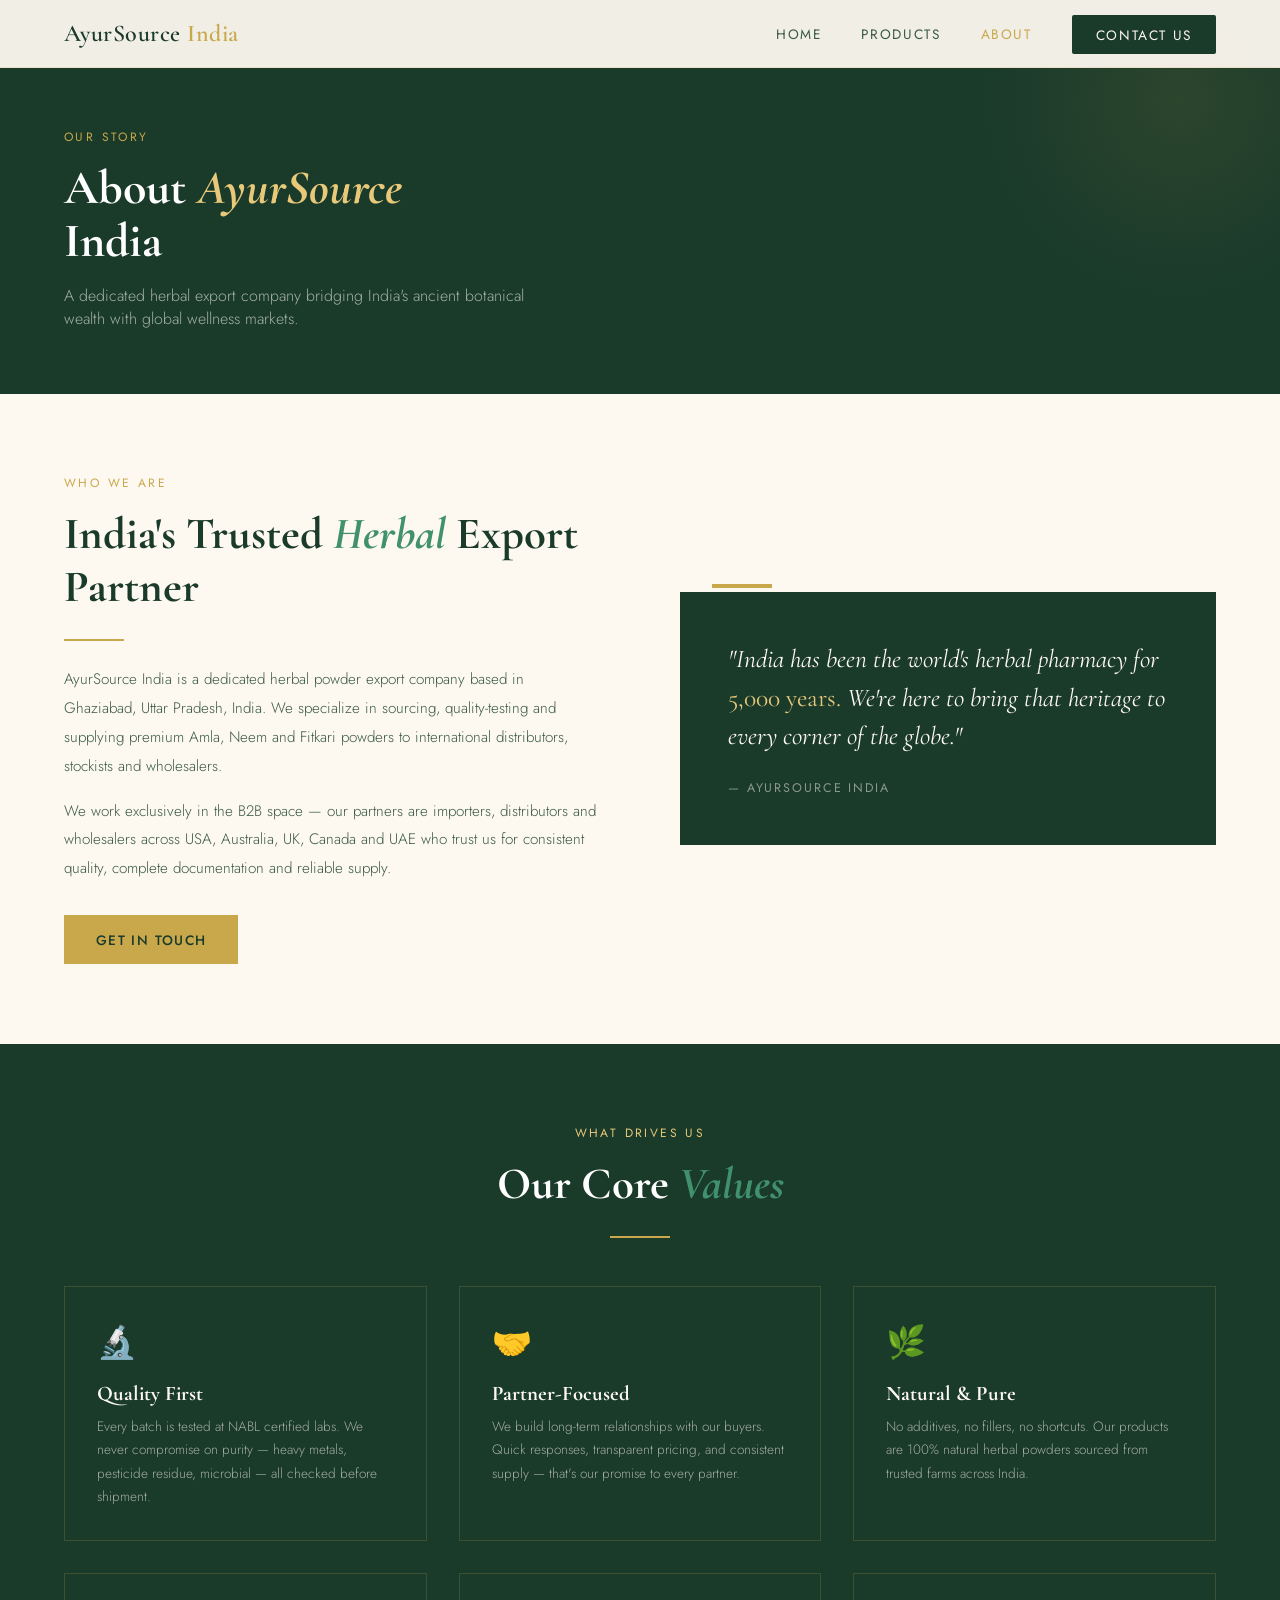
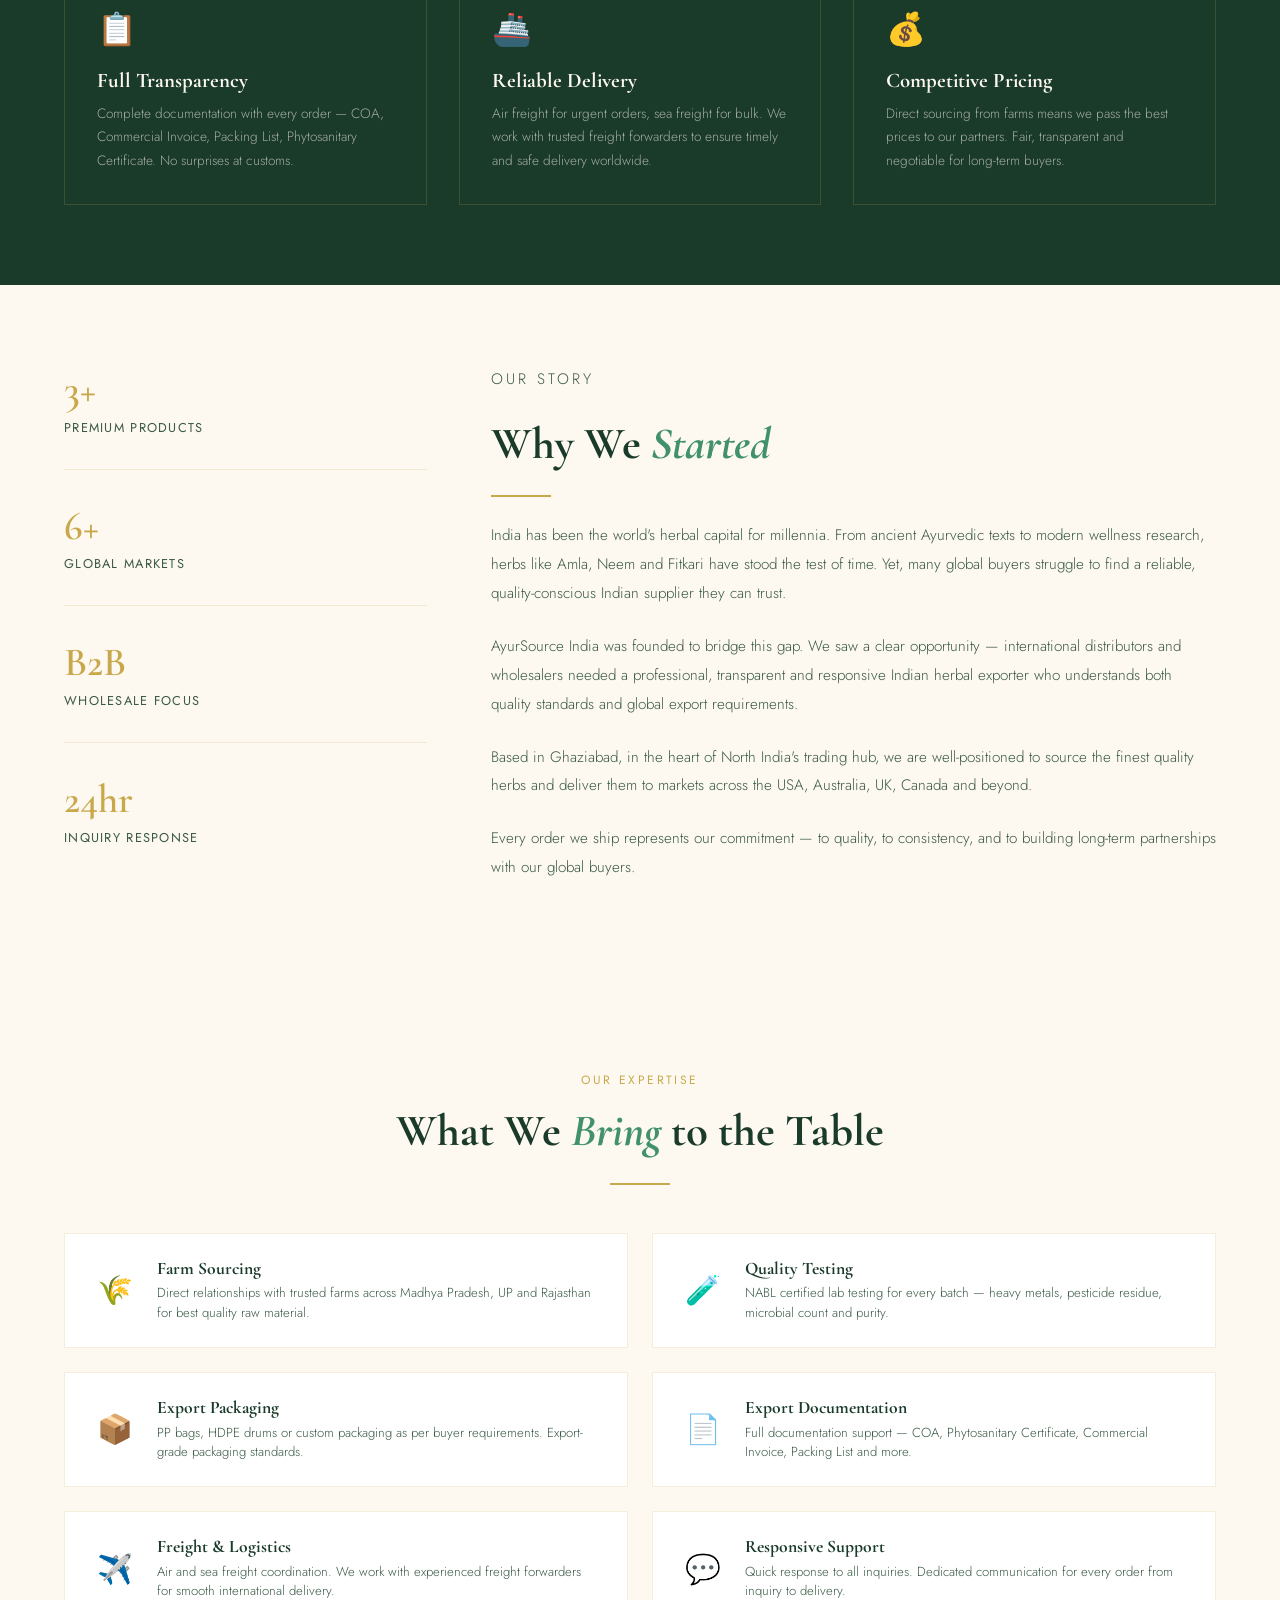
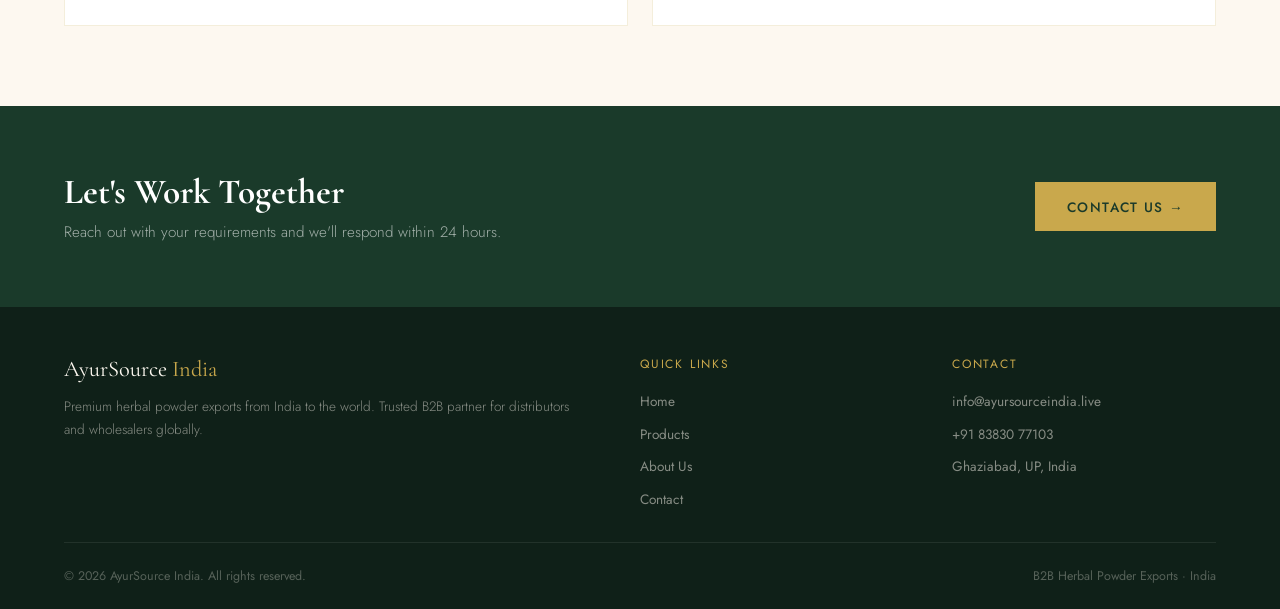
==== about.html @ 431a0c8d "Add files via upload" ====
<!DOCTYPE html>
<html lang="en">
<head>
<meta charset="UTF-8">
<meta name="viewport" content="width=device-width, initial-scale=1.0">
<title>About Us — AyurSource India</title>
<link rel="stylesheet" href="style.css">
<style>
  .about-intro { display: grid; grid-template-columns: 1fr 1fr; gap: 5rem; align-items: center; padding: 5rem 4rem; }
  .about-intro-left {}
  .about-intro-right { background: var(--green-dark); padding: 3rem; position: relative; }
  .about-intro-right::before { content: ''; position: absolute; top: -8px; left: 2rem; width: 60px; height: 4px; background: var(--gold); }
  .big-quote { font-family: 'Cormorant Garamond', serif; font-size: 1.6rem; color: var(--cream); line-height: 1.5; font-style: italic; }
  .big-quote em { color: var(--gold-light); font-style: normal; }
  .quote-by { font-size: 0.78rem; letter-spacing: 0.15em; text-transform: uppercase; color: rgba(253,248,240,0.5); margin-top: 1.5rem; }

  .values-section { background: var(--green-dark); padding: 5rem 4rem; }
  .values-grid { display: grid; grid-template-columns: repeat(3, 1fr); gap: 2rem; margin-top: 3rem; }
  .value-card { border: 1px solid rgba(201,168,76,0.2); padding: 2rem; transition: all 0.3s; }
  .value-card:hover { border-color: var(--gold); background: rgba(201,168,76,0.05); }
  .value-icon { font-size: 2rem; margin-bottom: 1rem; }
  .value-title { font-family: 'Cormorant Garamond', serif; font-size: 1.3rem; color: var(--cream); margin-bottom: 0.6rem; }
  .value-desc { font-size: 0.85rem; color: rgba(253,248,240,0.6); line-height: 1.7; font-weight: 300; }

  .story-section { padding: 5rem 4rem; }
  .story-grid { display: grid; grid-template-columns: 1fr 2fr; gap: 4rem; }
  .story-sidebar {}
  .story-stat { margin-bottom: 2rem; padding-bottom: 2rem; border-bottom: 1px solid rgba(201,168,76,0.2); }
  .story-stat:last-child { border-bottom: none; }
  .story-stat-num { font-family: 'Cormorant Garamond', serif; font-size: 2.5rem; color: var(--gold); font-weight: 600; }
  .story-stat-label { font-size: 0.8rem; color: var(--text-mid); text-transform: uppercase; letter-spacing: 0.1em; margin-top: 0.3rem; }
  .story-content p { font-size: 0.95rem; line-height: 1.9; color: var(--text-mid); font-weight: 300; margin-bottom: 1.5rem; }

  .team-section { background: var(--cream); padding: 5rem 4rem; }
  .expertise-grid { display: grid; grid-template-columns: repeat(2, 1fr); gap: 1.5rem; margin-top: 3rem; }
  .expertise-item { background: white; border: 1px solid rgba(201,168,76,0.2); padding: 1.5rem 2rem; display: flex; align-items: center; gap: 1.5rem; transition: all 0.3s; }
  .expertise-item:hover { border-color: var(--gold); }
  .exp-icon { font-size: 1.8rem; flex-shrink: 0; }
  .exp-title { font-family: 'Cormorant Garamond', serif; font-size: 1.1rem; color: var(--green-dark); margin-bottom: 0.3rem; }
  .exp-desc { font-size: 0.82rem; color: var(--text-mid); font-weight: 300; line-height: 1.5; }

  @media (max-width: 768px) {
    .about-intro { grid-template-columns: 1fr; gap: 2.5rem; padding: 3rem 1.5rem; }
    .values-section { padding: 3rem 1.5rem; }
    .values-grid { grid-template-columns: 1fr; }
    .story-section { padding: 3rem 1.5rem; }
    .story-grid { grid-template-columns: 1fr; gap: 2rem; }
    .team-section { padding: 3rem 1.5rem; }
    .expertise-grid { grid-template-columns: 1fr; }
  }
</style>
</head>
<body>

<nav>
  <a href="index.html" class="nav-logo">AyurSource <span>India</span></a>
  <div class="hamburger" onclick="document.querySelector('.nav-links').classList.toggle('open')">
    <span></span><span></span><span></span>
  </div>
  <ul class="nav-links">
    <li><a href="index.html">Home</a></li>
    <li><a href="products.html">Products</a></li>
    <li><a href="about.html" class="active">About</a></li>
    <li><a href="contact.html" class="nav-cta">Contact Us</a></li>
  </ul>
</nav>

<!-- PAGE HERO -->
<div class="page-hero">
  <p class="page-hero-tag">Our Story</p>
  <h1 class="page-hero-title">About <em>AyurSource</em><br>India</h1>
  <p class="page-hero-sub">A dedicated herbal export company bridging India's ancient botanical wealth with global wellness markets.</p>
</div>

<!-- ABOUT INTRO -->
<section class="about-intro">
  <div class="about-intro-left">
    <p class="section-tag">Who We Are</p>
    <h2 class="section-title">India's Trusted <em>Herbal</em> Export Partner</h2>
    <div class="gold-divider"></div>
    <p style="font-size:0.95rem; line-height:1.9; color:var(--text-mid); font-weight:300; margin-bottom:1rem;">AyurSource India is a dedicated herbal powder export company based in Ghaziabad, Uttar Pradesh, India. We specialize in sourcing, quality-testing and supplying premium Amla, Neem and Fitkari powders to international distributors, stockists and wholesalers.</p>
    <p style="font-size:0.95rem; line-height:1.9; color:var(--text-mid); font-weight:300; margin-bottom:2rem;">We work exclusively in the B2B space — our partners are importers, distributors and wholesalers across USA, Australia, UK, Canada and UAE who trust us for consistent quality, complete documentation and reliable supply.</p>
    <a href="contact.html" class="btn-primary">Get In Touch</a>
  </div>
  <div class="about-intro-right">
    <p class="big-quote">"India has been the world's herbal pharmacy for <em>5,000 years.</em> We're here to bring that heritage to every corner of the globe."</p>
    <p class="quote-by">— AyurSource India</p>
  </div>
</section>

<!-- VALUES -->
<section class="values-section">
  <div style="text-align:center;">
    <p class="section-tag" style="color:var(--gold-light);">What Drives Us</p>
    <h2 class="section-title" style="color:white;">Our Core <em>Values</em></h2>
    <div class="gold-divider center"></div>
  </div>
  <div class="values-grid">
    <div class="value-card">
      <div class="value-icon">🔬</div>
      <h3 class="value-title">Quality First</h3>
      <p class="value-desc">Every batch is tested at NABL certified labs. We never compromise on purity — heavy metals, pesticide residue, microbial — all checked before shipment.</p>
    </div>
    <div class="value-card">
      <div class="value-icon">🤝</div>
      <h3 class="value-title">Partner-Focused</h3>
      <p class="value-desc">We build long-term relationships with our buyers. Quick responses, transparent pricing, and consistent supply — that's our promise to every partner.</p>
    </div>
    <div class="value-card">
      <div class="value-icon">🌿</div>
      <h3 class="value-title">Natural & Pure</h3>
      <p class="value-desc">No additives, no fillers, no shortcuts. Our products are 100% natural herbal powders sourced from trusted farms across India.</p>
    </div>
    <div class="value-card">
      <div class="value-icon">📋</div>
      <h3 class="value-title">Full Transparency</h3>
      <p class="value-desc">Complete documentation with every order — COA, Commercial Invoice, Packing List, Phytosanitary Certificate. No surprises at customs.</p>
    </div>
    <div class="value-card">
      <div class="value-icon">🚢</div>
      <h3 class="value-title">Reliable Delivery</h3>
      <p class="value-desc">Air freight for urgent orders, sea freight for bulk. We work with trusted freight forwarders to ensure timely and safe delivery worldwide.</p>
    </div>
    <div class="value-card">
      <div class="value-icon">💰</div>
      <h3 class="value-title">Competitive Pricing</h3>
      <p class="value-desc">Direct sourcing from farms means we pass the best prices to our partners. Fair, transparent and negotiable for long-term buyers.</p>
    </div>
  </div>
</section>

<!-- OUR STORY -->
<section class="story-section">
  <div class="story-grid">
    <div class="story-sidebar">
      <div class="story-stat">
        <div class="story-stat-num">3+</div>
        <div class="story-stat-label">Premium Products</div>
      </div>
      <div class="story-stat">
        <div class="story-stat-num">6+</div>
        <div class="story-stat-label">Global Markets</div>
      </div>
      <div class="story-stat">
        <div class="story-stat-num">B2B</div>
        <div class="story-stat-label">Wholesale Focus</div>
      </div>
      <div class="story-stat">
        <div class="story-stat-num">24hr</div>
        <div class="story-stat-label">Inquiry Response</div>
      </div>
    </div>
    <div class="story-content">
      <p class="section-tag">Our Story</p>
      <h2 class="section-title">Why We <em>Started</em></h2>
      <div class="gold-divider"></div>
      <p>India has been the world's herbal capital for millennia. From ancient Ayurvedic texts to modern wellness research, herbs like Amla, Neem and Fitkari have stood the test of time. Yet, many global buyers struggle to find a reliable, quality-conscious Indian supplier they can trust.</p>
      <p>AyurSource India was founded to bridge this gap. We saw a clear opportunity — international distributors and wholesalers needed a professional, transparent and responsive Indian herbal exporter who understands both quality standards and global export requirements.</p>
      <p>Based in Ghaziabad, in the heart of North India's trading hub, we are well-positioned to source the finest quality herbs and deliver them to markets across the USA, Australia, UK, Canada and beyond.</p>
      <p>Every order we ship represents our commitment — to quality, to consistency, and to building long-term partnerships with our global buyers.</p>
    </div>
  </div>
</section>

<!-- EXPERTISE -->
<section class="team-section">
  <div style="text-align:center; margin-bottom:1rem;">
    <p class="section-tag">Our Expertise</p>
    <h2 class="section-title">What We <em>Bring</em> to the Table</h2>
    <div class="gold-divider center"></div>
  </div>
  <div class="expertise-grid">
    <div class="expertise-item">
      <span class="exp-icon">🌾</span>
      <div><h4 class="exp-title">Farm Sourcing</h4><p class="exp-desc">Direct relationships with trusted farms across Madhya Pradesh, UP and Rajasthan for best quality raw material.</p></div>
    </div>
    <div class="expertise-item">
      <span class="exp-icon">🧪</span>
      <div><h4 class="exp-title">Quality Testing</h4><p class="exp-desc">NABL certified lab testing for every batch — heavy metals, pesticide residue, microbial count and purity.</p></div>
    </div>
    <div class="expertise-item">
      <span class="exp-icon">📦</span>
      <div><h4 class="exp-title">Export Packaging</h4><p class="exp-desc">PP bags, HDPE drums or custom packaging as per buyer requirements. Export-grade packaging standards.</p></div>
    </div>
    <div class="expertise-item">
      <span class="exp-icon">📄</span>
      <div><h4 class="exp-title">Export Documentation</h4><p class="exp-desc">Full documentation support — COA, Phytosanitary Certificate, Commercial Invoice, Packing List and more.</p></div>
    </div>
    <div class="expertise-item">
      <span class="exp-icon">✈️</span>
      <div><h4 class="exp-title">Freight & Logistics</h4><p class="exp-desc">Air and sea freight coordination. We work with experienced freight forwarders for smooth international delivery.</p></div>
    </div>
    <div class="expertise-item">
      <span class="exp-icon">💬</span>
      <div><h4 class="exp-title">Responsive Support</h4><p class="exp-desc">Quick response to all inquiries. Dedicated communication for every order from inquiry to delivery.</p></div>
    </div>
  </div>
</section>

<!-- CTA -->
<div style="background:var(--green-dark); padding:4rem; display:flex; justify-content:space-between; align-items:center; gap:2rem; flex-wrap:wrap;">
  <div>
    <h2 style="font-family:'Cormorant Garamond',serif; font-size:2.2rem; color:white;">Let's Work Together</h2>
    <p style="font-size:0.95rem; color:rgba(255,255,255,0.6); margin-top:0.5rem; font-weight:300;">Reach out with your requirements and we'll respond within 24 hours.</p>
  </div>
  <a href="contact.html" class="btn-primary">Contact Us →</a>
</div>

<!-- FOOTER -->
<footer>
  <div class="footer-top">
    <div>
      <a href="index.html" class="footer-logo">AyurSource <span>India</span></a>
      <p class="footer-desc">Premium herbal powder exports from India to the world. Trusted B2B partner for distributors and wholesalers globally.</p>
    </div>
    <div>
      <p class="footer-heading">Quick Links</p>
      <ul class="footer-links">
        <li><a href="index.html">Home</a></li>
        <li><a href="products.html">Products</a></li>
        <li><a href="about.html">About Us</a></li>
        <li><a href="contact.html">Contact</a></li>
      </ul>
    </div>
    <div>
      <p class="footer-heading">Contact</p>
      <ul class="footer-links">
        <li><a href="mailto:info@ayursourceindia.live">info@ayursourceindia.live</a></li>
        <li><a href="tel:+918383077103">+91 83830 77103</a></li>
        <li><a href="#">Ghaziabad, UP, India</a></li>
      </ul>
    </div>
  </div>
  <div class="footer-bottom">
    <p>© 2026 AyurSource India. All rights reserved.</p>
    <p>B2B Herbal Powder Exports · India</p>
  </div>
</footer>

</body>
</html>
---- style.css ----
@import url('https://fonts.googleapis.com/css2?family=Cormorant+Garamond:ital,wght@0,400;0,600;1,400&family=Jost:wght@300;400;500&display=swap');

:root {
  --green-dark: #1a3a2a;
  --green-mid: #2d6a4f;
  --green-light: #40916c;
  --gold: #c9a84c;
  --gold-light: #e8c97a;
  --cream: #fdf8f0;
  --text-dark: #0f2018;
  --text-mid: #3a5a45;
}

* { margin: 0; padding: 0; box-sizing: border-box; }
html { scroll-behavior: smooth; }
body { font-family: 'Jost', sans-serif; background: var(--cream); color: var(--text-dark); overflow-x: hidden; }

/* NAV */
nav {
  position: fixed; top: 0; left: 0; right: 0; z-index: 100;
  display: flex; align-items: center; justify-content: space-between;
  padding: 1.2rem 4rem;
  background: rgba(253,248,240,0.95);
  backdrop-filter: blur(10px);
  border-bottom: 1px solid rgba(201,168,76,0.2);
}
.nav-logo { font-family: 'Cormorant Garamond', serif; font-size: 1.5rem; font-weight: 600; color: var(--green-dark); letter-spacing: 0.02em; text-decoration: none; }
.nav-logo span { color: var(--gold); }
.nav-links { display: flex; gap: 2.5rem; list-style: none; }
.nav-links a { text-decoration: none; font-size: 0.85rem; font-weight: 400; letter-spacing: 0.12em; text-transform: uppercase; color: var(--text-mid); transition: color 0.3s; }
.nav-links a:hover, .nav-links a.active { color: var(--gold); }
.nav-cta { background: var(--green-dark) !important; color: var(--cream) !important; padding: 0.6rem 1.5rem !important; border-radius: 2px; }
.nav-cta:hover { background: var(--gold) !important; color: var(--green-dark) !important; }

/* HAMBURGER */
.hamburger { display: none; flex-direction: column; gap: 5px; cursor: pointer; padding: 4px; }
.hamburger span { display: block; width: 24px; height: 2px; background: var(--green-dark); transition: all 0.3s; }

/* PAGE HERO (inner pages) */
.page-hero {
  background: var(--green-dark);
  padding: 8rem 4rem 4rem;
  position: relative;
  overflow: hidden;
}
.page-hero::before {
  content: '';
  position: absolute;
  top: -100px; right: -100px;
  width: 400px; height: 400px;
  background: radial-gradient(circle, rgba(201,168,76,0.1) 0%, transparent 70%);
  border-radius: 50%;
}
.page-hero-tag { font-size: 0.75rem; letter-spacing: 0.2em; text-transform: uppercase; color: var(--gold); margin-bottom: 1rem; }
.page-hero-title { font-family: 'Cormorant Garamond', serif; font-size: 3rem; color: white; line-height: 1.1; }
.page-hero-title em { font-style: italic; color: var(--gold-light); }
.page-hero-sub { font-size: 1rem; color: rgba(255,255,255,0.6); font-weight: 300; margin-top: 1rem; max-width: 500px; }

/* SECTION */
.section { padding: 5rem 4rem; }
.section-sm { padding: 3rem 4rem; }
.section-tag { font-size: 0.75rem; letter-spacing: 0.2em; text-transform: uppercase; color: var(--gold); margin-bottom: 1rem; }
.section-title { font-family: 'Cormorant Garamond', serif; font-size: 2.8rem; color: var(--green-dark); line-height: 1.2; }
.section-title em { font-style: italic; color: var(--green-light); }
.gold-divider { width: 60px; height: 2px; background: var(--gold); margin: 1.5rem 0; }
.gold-divider.center { margin: 1.5rem auto; }

/* BUTTONS */
.btn-primary { background: var(--gold); color: var(--green-dark); padding: 0.9rem 2rem; font-family: 'Jost', sans-serif; font-size: 0.85rem; font-weight: 500; letter-spacing: 0.1em; text-transform: uppercase; text-decoration: none; border: none; cursor: pointer; display: inline-block; transition: all 0.3s; }
.btn-primary:hover { background: var(--gold-light); transform: translateY(-2px); }
.btn-outline-dark { background: transparent; color: var(--green-dark); padding: 0.9rem 2rem; font-family: 'Jost', sans-serif; font-size: 0.85rem; letter-spacing: 0.1em; text-transform: uppercase; text-decoration: none; border: 1.5px solid var(--green-dark); display: inline-block; transition: all 0.3s; }
.btn-outline-dark:hover { background: var(--green-dark); color: var(--cream); }
.btn-outline-light { background: transparent; color: var(--cream); padding: 0.9rem 2rem; font-family: 'Jost', sans-serif; font-size: 0.85rem; letter-spacing: 0.1em; text-transform: uppercase; text-decoration: none; border: 1px solid rgba(253,248,240,0.3); display: inline-block; transition: all 0.3s; }
.btn-outline-light:hover { border-color: var(--gold); color: var(--gold); }

/* FOOTER */
footer { background: var(--text-dark); padding: 3rem 4rem 1.5rem; }
.footer-top { display: grid; grid-template-columns: 2fr 1fr 1fr; gap: 3rem; margin-bottom: 2rem; }
.footer-logo { font-family: 'Cormorant Garamond', serif; font-size: 1.4rem; color: var(--cream); margin-bottom: 0.8rem; text-decoration: none; display: block; }
.footer-logo span { color: var(--gold); }
.footer-desc { font-size: 0.85rem; color: rgba(253,248,240,0.5); font-weight: 300; line-height: 1.7; }
.footer-heading { font-size: 0.75rem; letter-spacing: 0.15em; text-transform: uppercase; color: var(--gold); margin-bottom: 1rem; }
.footer-links { list-style: none; display: flex; flex-direction: column; gap: 0.6rem; }
.footer-links a { text-decoration: none; font-size: 0.85rem; color: rgba(253,248,240,0.5); transition: color 0.3s; }
.footer-links a:hover { color: var(--gold); }
.footer-bottom { border-top: 1px solid rgba(255,255,255,0.08); padding-top: 1.5rem; display: flex; justify-content: space-between; align-items: center; }
.footer-bottom p { font-size: 0.78rem; color: rgba(253,248,240,0.3); }

/* MOBILE */
@media (max-width: 768px) {
  nav { padding: 1rem 1.2rem; }
  .hamburger { display: flex; }
  .nav-links { display: none; position: fixed; top: 56px; left: 0; right: 0; background: var(--cream); flex-direction: column; gap: 0; padding: 0; border-bottom: 2px solid var(--gold); z-index: 99; }
  .nav-links.open { display: flex; }
  .nav-links li { border-bottom: 1px solid rgba(201,168,76,0.15); }
  .nav-links a { display: block; padding: 1rem 1.5rem; font-size: 0.9rem; }
  .nav-cta { margin: 0.8rem 1.2rem !important; text-align: center; }
  .page-hero { padding: 6rem 1.5rem 3rem; }
  .page-hero-title { font-size: 2.2rem; }
  .section { padding: 3rem 1.5rem; }
  .section-sm { padding: 2rem 1.5rem; }
  .section-title { font-size: 2rem; }
  .footer-top { grid-template-columns: 1fr; gap: 2rem; }
  .footer-bottom { flex-direction: column; gap: 0.5rem; text-align: center; }
  footer { padding: 2.5rem 1.5rem 1.5rem; }
}
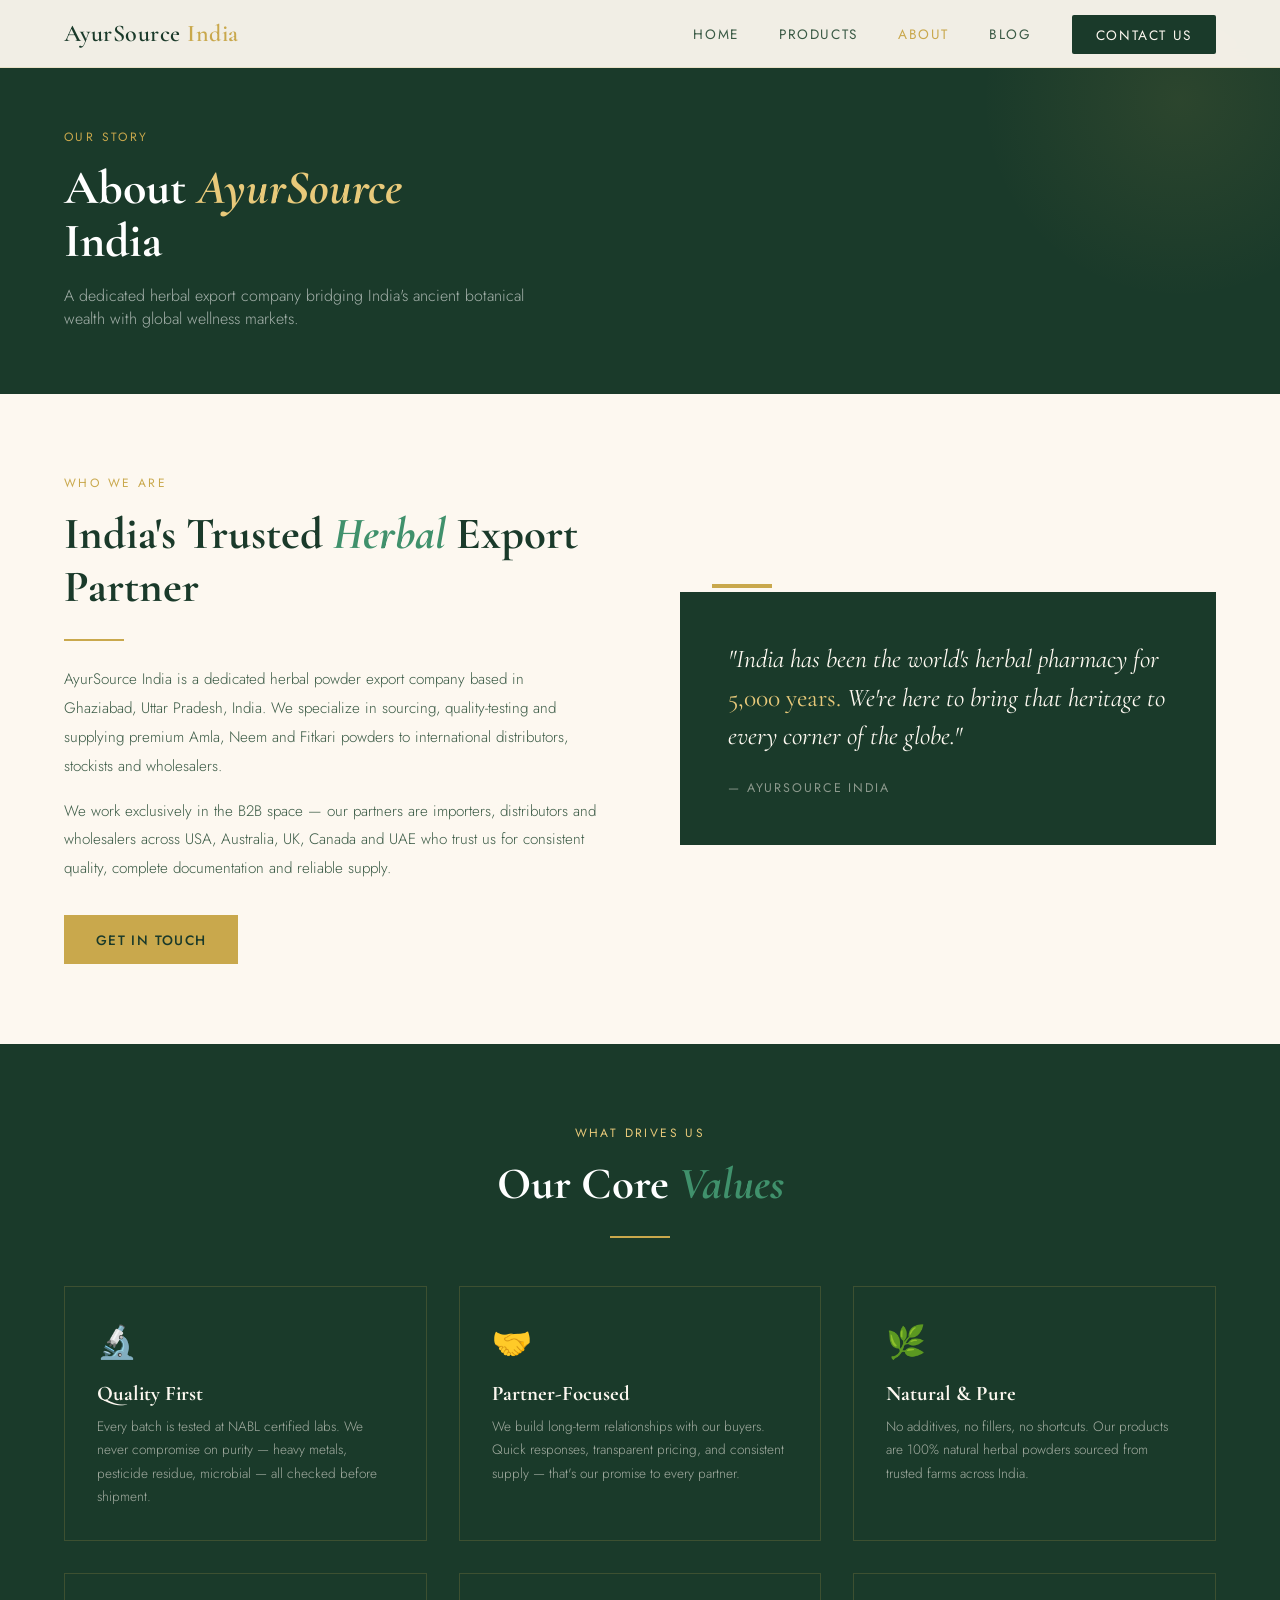
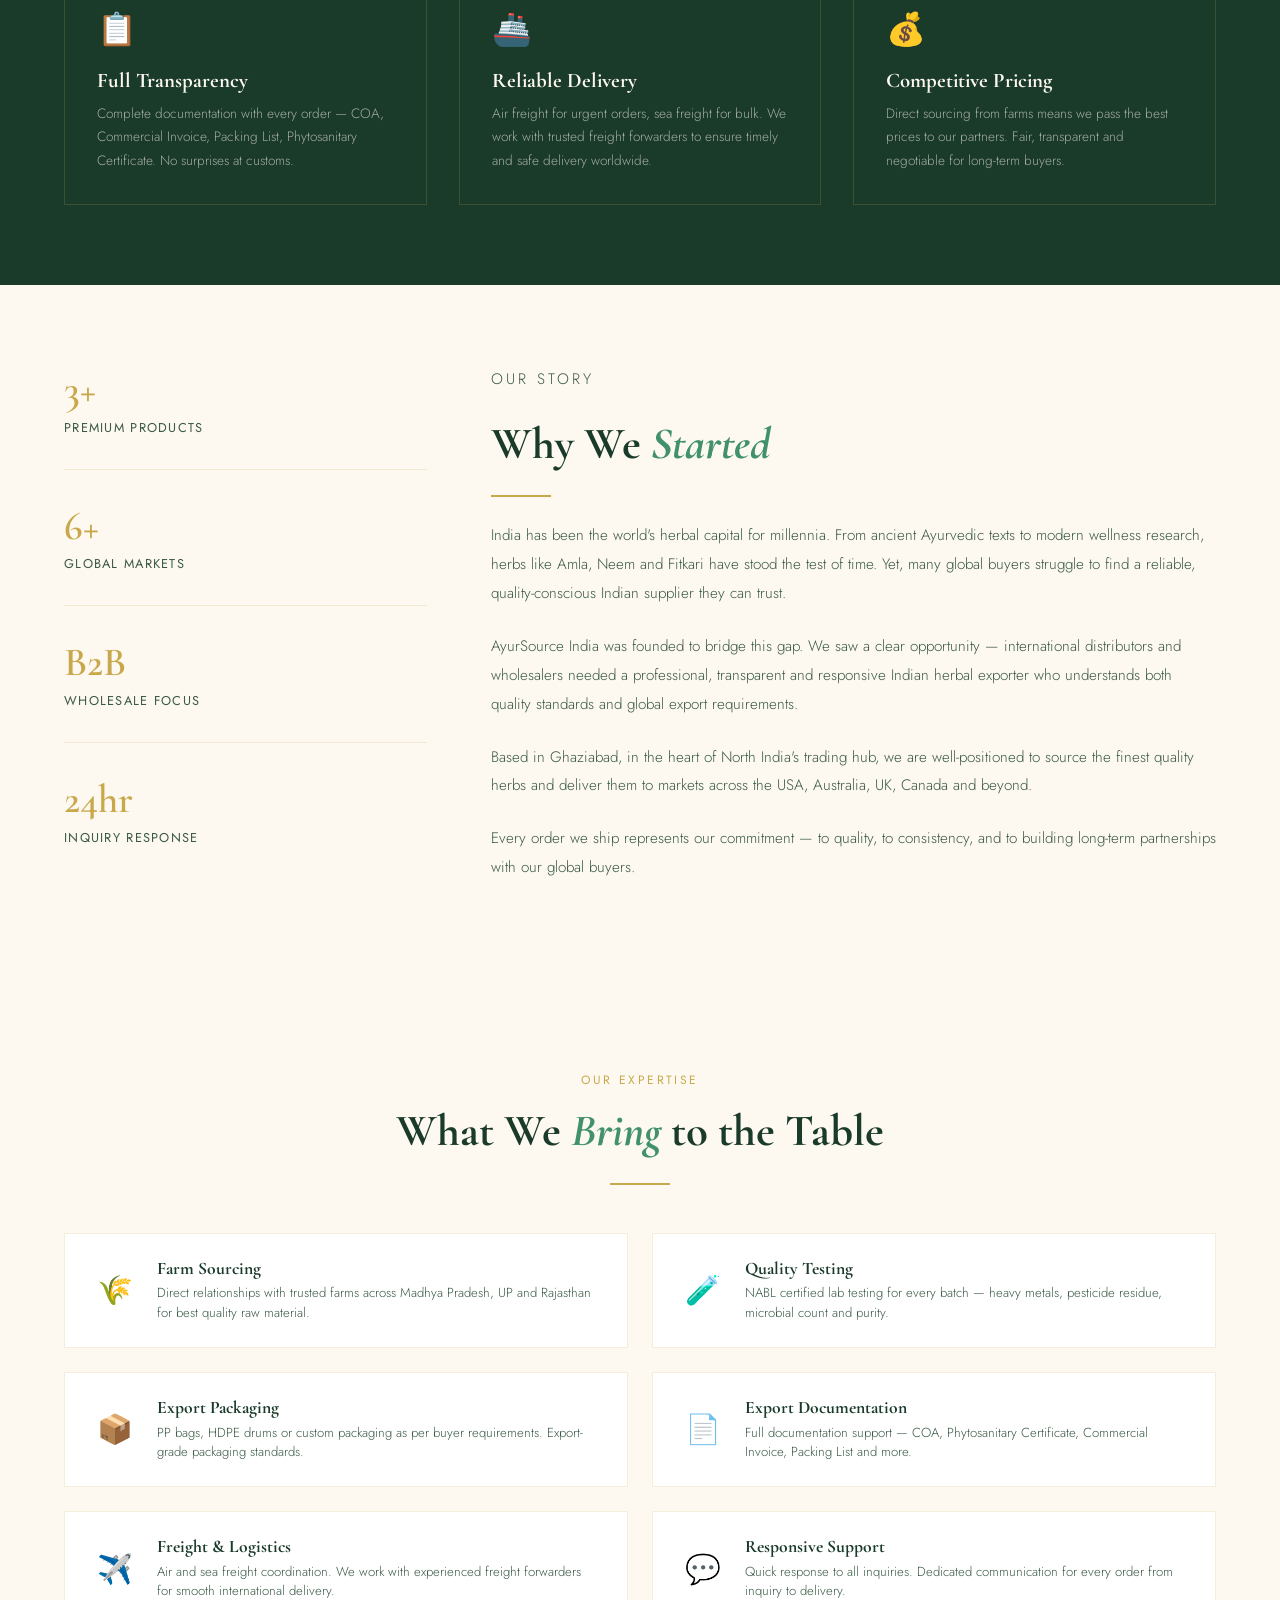
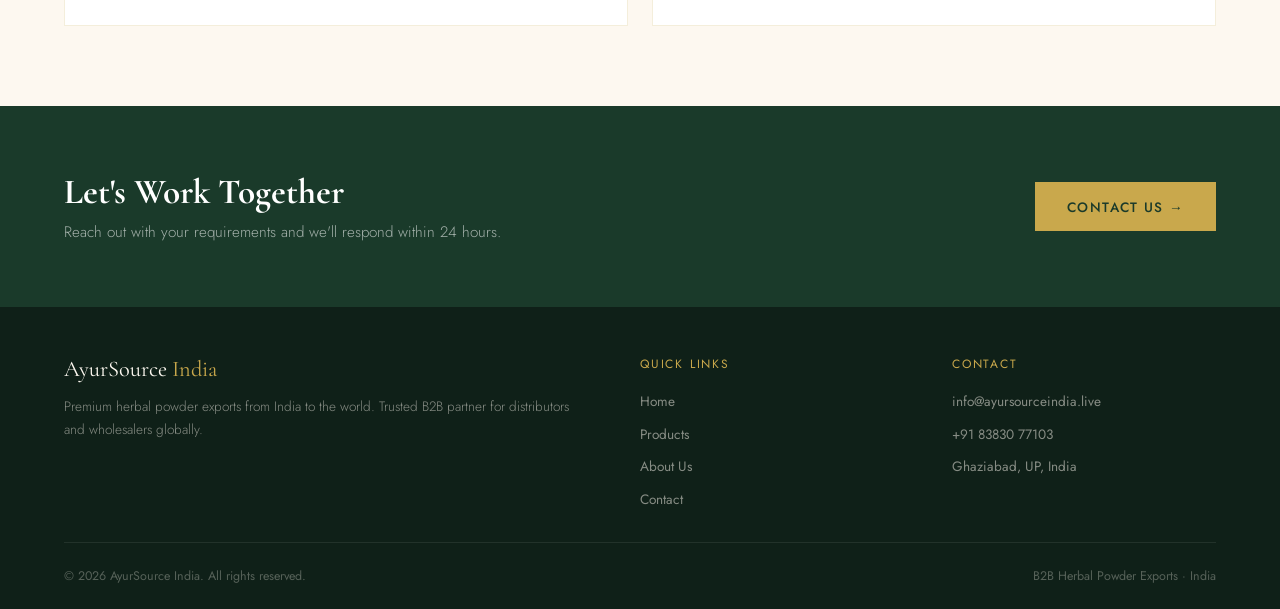
==== commit 97f78e91: "Add files via upload" ====
--- a/about.html
+++ b/about.html
@@ -61,6 +61,7 @@
     <li><a href="index.html">Home</a></li>
     <li><a href="products.html">Products</a></li>
     <li><a href="about.html" class="active">About</a></li>
+    <li><a href="blog.html">Blog</a></li>
     <li><a href="contact.html" class="nav-cta">Contact Us</a></li>
   </ul>
 </nav>
